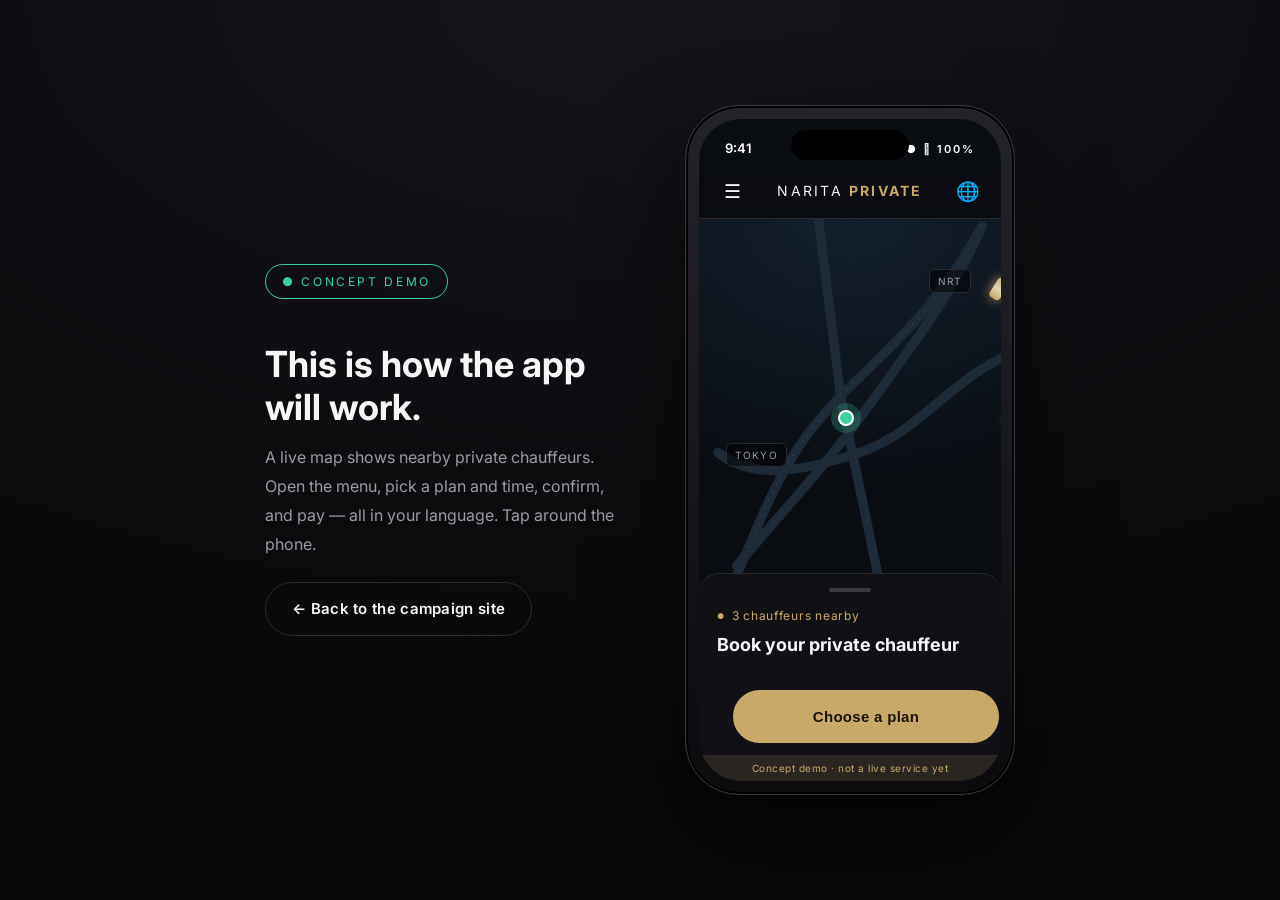
==== app.html @ 6cc68174 "ヒーロー4枚スライドショー(ぼかし/モザイク・AI画像対応)＋iOS風インタラクティブ配車デモ(app.html)＋多言語(en/ja)＋アプリ体験セクション" ====
<!DOCTYPE html>
<html lang="en">
<head>
<meta charset="UTF-8">
<meta name="viewport" content="width=device-width, initial-scale=1">
<title data-i18n="demo.metaTitle">NARITA PRIVATE — App Demo</title>
<meta name="robots" content="noindex">
<link rel="preconnect" href="https://fonts.googleapis.com">
<link rel="preconnect" href="https://fonts.gstatic.com" crossorigin>
<link href="https://fonts.googleapis.com/css2?family=Inter:wght@400;500;600;700&family=Noto+Sans+JP:wght@400;500;700&display=swap" rel="stylesheet">
<link rel="stylesheet" href="css/style.css">
<link rel="stylesheet" href="css/demo.css">
</head>
<body class="demo-body">
<div class="demo-stage">

  <div class="demo-side">
    <a href="index.html" class="badge badge-live" data-i18n="demo.concept">● Concept demo</a>
    <h1 data-i18n="demo.h1">This is how the app will work.</h1>
    <p data-i18n="demo.p1">A live map shows nearby private chauffeurs. Open the menu, pick a plan and time, confirm, and pay — all in your language. Tap around the phone on the right.</p>
    <a href="index.html" class="btn btn-ghost" data-i18n="demo.toSite">← Back to the campaign site</a>
  </div>

  <div class="phone">
    <div class="phone-notch"></div>
    <div class="screen">
      <div class="statusbar"><span class="sb-time">9:41</span><span class="sb-icons">●●● 􀙇 100%</span></div>
      <div class="appbar">
        <button class="iconbtn" id="menuBtn" aria-label="menu">☰</button>
        <span class="appbar-title">NARITA <b>PRIVATE</b></span>
        <button class="iconbtn" id="langBtn" aria-label="language">🌐</button>
      </div>

      <div class="stagebox">

        <!-- 地図（GO風・稼働ハイヤー） -->
        <section class="view view-map is-active" id="viewMap">
          <div class="map">
            <svg class="map-svg" viewBox="0 0 320 480" preserveAspectRatio="xMidYMid slice" aria-hidden="true">
              <g fill="none" stroke="#1d2a38" stroke-width="10" stroke-linecap="round">
                <path d="M300 60 C 250 150 210 180 150 240 S 70 360 40 430"/>
                <path d="M320 200 C 260 230 230 280 170 300 S 60 330 20 300"/>
                <path d="M40 420 C 90 360 130 320 180 250 S 270 130 300 60"/>
                <path d="M120 0 L 150 240 200 480"/>
              </g>
              <g fill="none" stroke="#26384a" stroke-width="2" stroke-dasharray="2 7">
                <path d="M300 60 C 250 150 210 180 150 240 S 70 360 40 430"/>
              </g>
            </svg>
            <span class="maptag tag-narita">NRT</span>
            <span class="maptag tag-tokyo" data-i18n="demo.tokyo">TOKYO</span>
            <span class="car c1"></span>
            <span class="car c2"></span>
            <span class="car c3"></span>
            <span class="mepin"></span>
          </div>
          <div class="sheet">
            <div class="sheet-grab"></div>
            <p class="sheet-eyebrow" data-i18n="demo.near">3 chauffeurs nearby</p>
            <h3 class="sheet-title" data-i18n="demo.book">Book your private chauffeur</h3>
            <button class="btn btn-gold btn-block" data-go="viewPlan" data-i18n="demo.choosePlan">Choose a plan</button>
          </div>
          <div class="demo-tag" data-i18n="demo.tagline">Concept demo · not a live service yet</div>
        </section>

        <!-- プラン＋日時 -->
        <section class="view" id="viewPlan">
          <div class="view-head"><button class="back" data-back aria-label="back">‹</button><h3 data-i18n="demo.planTitle">Plan &amp; pick-up</h3></div>
          <div class="scroll">
            <label class="opt"><input type="radio" name="dplan" value="Narita ⇄ Tokyo Hotel" data-price="30000" checked>
              <span><b data-i18n="plan1.name">Narita ⇄ Tokyo Hotel</b><i>¥30,000</i></span></label>
            <label class="opt"><input type="radio" name="dplan" value="Narita → Disney → Tokyo" data-price="48000">
              <span><b data-i18n="plan2.name">Narita → Disney → Tokyo</b><i>¥48,000</i></span></label>
            <label class="opt"><input type="radio" name="dplan" value="Tokyo Sightseeing Charter" data-price="36000">
              <span><b data-i18n="plan3.name">Tokyo Sightseeing Charter</b><i>¥9,000 / h ×4</i></span></label>
            <div class="row2"><label data-i18n="demo.date">Date</label><input type="date" id="dDate"></div>
            <div class="row2"><label data-i18n="demo.time">Pick-up time</label><input type="time" id="dTime" value="10:00"></div>
            <div class="row2"><label data-i18n="demo.pax">Passengers</label>
              <div class="step"><button type="button" data-step="-1">−</button><span id="dPax">2</span><button type="button" data-step="1">+</button></div></div>
            <div class="row2"><label data-i18n="demo.interp">On-board interpreter</label>
              <div class="step"><label class="opt" style="margin:0;padding:8px 12px"><input type="checkbox" id="dInterp" data-price="12000"><span><b data-i18n="demo.add">Add</b></span></label></div></div>
          </div>
          <button class="btn btn-gold btn-block" data-go="viewConfirm" data-i18n="demo.continue">Continue</button>
        </section>

        <!-- 確認 -->
        <section class="view" id="viewConfirm">
          <div class="view-head"><button class="back" data-back aria-label="back">‹</button><h3 data-i18n="demo.confirm">Confirm</h3></div>
          <div class="summary" id="dSummary"></div>
          <p class="fixed-chip"><span data-i18n="demo.fixed">Fixed price</span> · <b id="dPrice">¥30,000</b></p>
          <button class="btn btn-gold btn-block" id="toPay" data-i18n="demo.pay">Reserve &amp; pay</button>
        </section>

        <!-- 決済 -->
        <section class="view" id="viewPay">
          <div class="view-head"><button class="back" data-back aria-label="back">‹</button><h3 data-i18n="demo.payTitle">Payment</h3></div>
          <div class="pay-amount" id="dPayAmt">¥30,000</div>
          <span class="pay-cur" data-i18n="demo.total">TOTAL · FIXED</span>
          <button class="paybtn" id="payApple"> &nbsp;Pay</button>
          <div class="orline"><span data-i18n="demo.or">or pay by card</span></div>
          <div class="cardrow">•••• •••• •••• 4242 <span>VISA</span></div>
          <button class="btn btn-gold btn-block" id="payNow" data-i18n="demo.payNow">Pay now</button>
          <p class="pay-note" data-i18n="demo.payNote">Demo only. After launch this connects to Stripe / PayPal / Alipay / WeChat Pay.</p>
        </section>

        <!-- 完了 -->
        <section class="view view-done" id="viewDone">
          <div class="done-check">✓</div>
          <h3 data-i18n="demo.doneT">Booking confirmed</h3>
          <p data-i18n="demo.doneB">Your English-speaking chauffeur will meet you at arrivals. (Concept demo)</p>
          <button class="btn btn-ghost btn-block" id="restart" data-i18n="demo.again">Start over</button>
        </section>

        <!-- メニュー -->
        <div class="scrim" id="scrim"></div>
        <nav class="drawer" id="drawer">
          <div class="dh">NARITA PRIVATE CAR</div>
          <a data-go="viewMap" data-i18n="demo.mMap">Live map</a>
          <a data-go="viewPlan" data-i18n="demo.mBook">Book a ride</a>
          <a data-go="viewConfirm" data-i18n="demo.mTrips">My booking</a>
          <a href="index.html" data-i18n="demo.mSite">Back to website</a>
          <div class="dlang">
            <select id="langSelect" aria-label="Language">
              <option value="en">English</option>
              <option value="zh-CN">简体中文</option>
              <option value="zh-TW">繁體中文</option>
              <option value="ko">한국어</option>
              <option value="ja">日本語</option>
            </select>
          </div>
        </nav>

      </div>
    </div>
  </div>

</div>

<script src="js/translations.js"></script>
<script src="js/i18n.js"></script>
<script src="js/demo.js"></script>
</body>
</html>
---- css/style.css ----
/* =========================================================
   NARITA PRIVATE CAR — GO風プレミアム・ダークデザイン
   素のCSSのみ（ビルド不要）。色やサイズはここを編集すれば変わります。
   ========================================================= */

:root{
  --bg:#0b0b0d;
  --surface:#141417;
  --surface-2:#1b1b20;
  --line:#2a2a31;
  --text:#f6f6f8;
  --muted:#9a9aa3;
  --gold:#c9a96a;
  --gold-bright:#e3c98c;
  --radius:16px;
  --maxw:1120px;
  --font:'Inter','Noto Sans JP',system-ui,-apple-system,'Segoe UI',sans-serif;
}

*{box-sizing:border-box;margin:0;padding:0}
html{scroll-behavior:smooth}
body{
  background:var(--bg);
  color:var(--text);
  font-family:var(--font);
  line-height:1.6;
  -webkit-font-smoothing:antialiased;
}
img{max-width:100%;display:block}
a{color:inherit;text-decoration:none}
.wrap{max-width:var(--maxw);margin:0 auto;padding:0 24px}

/* ---------- ボタン ---------- */
.btn{
  display:inline-flex;align-items:center;justify-content:center;
  font-weight:600;font-size:15px;letter-spacing:.02em;
  padding:14px 26px;border-radius:999px;border:1px solid transparent;
  cursor:pointer;transition:transform .15s ease,background .2s ease,opacity .2s ease;
}
.btn:hover{transform:translateY(-2px)}
.btn-gold{background:var(--gold);color:#1a140a}
.btn-gold:hover{background:var(--gold-bright)}
.btn-ghost{background:transparent;border-color:var(--line);color:var(--text)}
.btn-ghost:hover{border-color:var(--gold)}
.btn-outline{background:transparent;border-color:var(--gold);color:var(--gold)}
.btn-outline:hover{background:var(--gold);color:#1a140a}
.btn-sm{padding:10px 20px;font-size:14px}
.btn-block{width:100%;padding:17px}

/* ---------- ヘッダー ---------- */
.site-header{
  position:sticky;top:0;z-index:50;
  background:rgba(11,11,13,.72);backdrop-filter:blur(14px);
  border-bottom:1px solid var(--line);
}
.header-inner{display:flex;align-items:center;justify-content:space-between;height:68px}
.brand{display:flex;flex-direction:column;line-height:1}
.brand-mark{font-weight:700;font-size:20px;letter-spacing:.18em}
.brand-sub{font-size:10px;letter-spacing:.34em;color:var(--gold);margin-top:4px}
.header-right{display:flex;align-items:center;gap:14px}
.lang-select{display:flex;align-items:center;gap:8px;border:1px solid var(--line);border-radius:999px;padding:7px 12px}
.lang-select .ic{width:16px;height:16px;stroke:var(--muted);fill:none;stroke-width:1.6}
#langSelect{
  background:transparent;border:0;color:var(--text);font-family:var(--font);
  font-size:14px;cursor:pointer;outline:none;
}
#langSelect option{background:var(--surface);color:var(--text)}

/* ---------- ヒーロー ---------- */
.hero{position:relative;overflow:hidden;padding:120px 0 110px}
.hero-bg{
  position:absolute;inset:0;z-index:0;
  background:
    radial-gradient(900px 500px at 78% 12%,rgba(201,169,106,.22),transparent 60%),
    radial-gradient(700px 600px at 8% 90%,rgba(201,169,106,.10),transparent 55%),
    linear-gradient(180deg,#0e0e12 0%,#0b0b0d 100%);
}
.hero-bg::after{
  content:"";position:absolute;inset:0;
  background-image:linear-gradient(rgba(255,255,255,.025) 1px,transparent 1px),
                   linear-gradient(90deg,rgba(255,255,255,.025) 1px,transparent 1px);
  background-size:64px 64px;mask-image:radial-gradient(circle at 70% 30%,#000,transparent 75%);
}
.hero-inner{position:relative;z-index:1;max-width:760px}
.badge{
  display:inline-block;font-size:12px;letter-spacing:.22em;text-transform:uppercase;
  color:var(--gold);border:1px solid var(--gold);border-radius:999px;padding:7px 16px;margin-bottom:26px;
}
.hero-title{font-size:clamp(38px,6vw,68px);line-height:1.08;font-weight:700;letter-spacing:-.02em}
.hero-sub{font-size:clamp(16px,2vw,20px);color:var(--muted);margin:22px 0 34px;max-width:580px}
.hero-cta{display:flex;gap:14px;flex-wrap:wrap}
.hero-note{margin-top:22px;font-size:13px;color:var(--muted)}

/* ---------- 共通セクション見出し ---------- */
.sec-head{text-align:center;max-width:620px;margin:0 auto 54px}
.sec-head h2{font-size:clamp(28px,4vw,40px);font-weight:700;letter-spacing:-.01em}
.sec-head p{color:var(--muted);margin-top:14px}

/* ---------- 安心ポイント ---------- */
.trust{border-top:1px solid var(--line);border-bottom:1px solid var(--line);background:var(--surface);padding:64px 0}
.trust-grid{display:grid;grid-template-columns:repeat(4,1fr);gap:32px}
.trust-item .ic-lg{width:34px;height:34px;stroke:var(--gold);fill:none;stroke-width:1.6;stroke-linecap:round;stroke-linejoin:round;margin-bottom:16px}
.trust-item h3{font-size:17px;margin-bottom:8px}
.trust-item p{font-size:14px;color:var(--muted)}

/* ---------- プラン ---------- */
.plans{padding:96px 0}
.plan-grid{display:grid;grid-template-columns:repeat(3,1fr);gap:24px}
.plan-card{
  position:relative;background:var(--surface);border:1px solid var(--line);
  border-radius:var(--radius);padding:34px 28px;display:flex;flex-direction:column;
  transition:transform .2s ease,border-color .2s ease;
}
.plan-card:hover{transform:translateY(-6px);border-color:var(--gold)}
.plan-card.featured{border-color:var(--gold);background:linear-gradient(180deg,#1a1710,var(--surface))}
.ribbon{
  position:absolute;top:-13px;left:50%;transform:translateX(-50%);
  background:var(--gold);color:#1a140a;font-size:11px;font-weight:700;
  letter-spacing:.12em;text-transform:uppercase;padding:6px 16px;border-radius:999px;white-space:nowrap;
}
.plan-name{font-size:21px;font-weight:700}
.plan-route{font-size:14px;color:var(--muted);margin:8px 0 22px;min-height:42px}
.plan-price{font-size:30px;font-weight:700;color:var(--gold-bright);margin-bottom:22px}
.plan-price .from{font-size:13px;color:var(--muted);font-weight:500;margin-right:6px}
.plan-price .per{font-size:14px;color:var(--muted);font-weight:500}
.plan-feat{list-style:none;margin-bottom:28px;flex:1}
.plan-feat li{position:relative;padding-left:26px;font-size:14px;color:#d6d6db;margin-bottom:12px}
.plan-feat li::before{
  content:"";position:absolute;left:0;top:7px;width:13px;height:7px;
  border-left:2px solid var(--gold);border-bottom:2px solid var(--gold);transform:rotate(-45deg);
}

/* 通訳オプション帯 */
.addon{
  margin-top:36px;display:flex;align-items:center;justify-content:space-between;gap:24px;
  background:var(--surface-2);border:1px dashed var(--gold);border-radius:var(--radius);padding:26px 30px;
}
.addon-text h3{font-size:18px}
.addon-text p{font-size:14px;color:var(--muted);margin-top:6px}
.addon-price{font-size:24px;font-weight:700;color:var(--gold-bright);white-space:nowrap}

/* ---------- 利用の流れ ---------- */
.howit{background:var(--surface);border-top:1px solid var(--line);padding:90px 0}
.step-grid{display:grid;grid-template-columns:repeat(3,1fr);gap:28px}
.step{text-align:center;padding:16px}
.step-no{
  display:inline-flex;align-items:center;justify-content:center;width:46px;height:46px;
  border:1px solid var(--gold);color:var(--gold);border-radius:50%;font-weight:700;margin-bottom:18px;
}
.step h3{font-size:18px;margin-bottom:8px}
.step p{font-size:14px;color:var(--muted)}

/* ---------- 予約フォーム ---------- */
.book{padding:96px 0}
.book-inner{max-width:780px;margin:0 auto}
.form-grid{display:grid;grid-template-columns:1fr 1fr;gap:20px}
.field{display:flex;flex-direction:column}
.field-full{grid-column:1/-1}
.field label{font-size:13px;color:var(--muted);margin-bottom:8px}
.field input,.field select,.field textarea{
  background:var(--surface);border:1px solid var(--line);border-radius:12px;
  color:var(--text);font-family:var(--font);font-size:15px;padding:14px 15px;outline:none;
  transition:border-color .15s ease;width:100%;
}
.field input:focus,.field select:focus,.field textarea:focus{border-color:var(--gold)}
.field input.invalid,.field select.invalid{border-color:#e2675f}
.field select option{background:var(--surface)}
.check-field{justify-content:flex-end}
.check{flex-direction:row;display:flex;align-items:center;gap:12px;font-size:14px;color:#d6d6db;cursor:pointer}
.check input{width:18px;height:18px;accent-color:var(--gold)}
.form-privacy{font-size:12px;color:var(--muted);text-align:center;margin-top:14px}

/* ---------- フッター ---------- */
.site-footer{border-top:1px solid var(--line);background:var(--surface);padding:54px 0;text-align:center}
.foot-brand{font-weight:700;letter-spacing:.18em}
.foot-legal{font-size:12px;color:var(--muted);max-width:560px;margin:14px auto 0}
.foot-rights{font-size:12px;color:var(--muted);margin-top:18px}

/* ---------- 送信完了モーダル ---------- */
.modal{position:fixed;inset:0;z-index:100;display:flex;align-items:center;justify-content:center;
  background:rgba(0,0,0,.72);backdrop-filter:blur(4px);padding:24px}
.modal[hidden]{display:none}
.modal-box{
  background:var(--surface);border:1px solid var(--gold);border-radius:20px;
  padding:46px 38px;max-width:420px;text-align:center;animation:pop .25s ease;
}
@keyframes pop{from{transform:scale(.92);opacity:0}to{transform:scale(1);opacity:1}}
.ic-check{width:58px;height:58px;stroke:var(--gold);fill:none;stroke-width:1.8;stroke-linecap:round;stroke-linejoin:round;margin-bottom:20px}
.modal-box h3{font-size:22px;margin-bottom:12px}
.modal-box p{color:var(--muted);font-size:15px;margin-bottom:26px}

/* ---------- レスポンシブ（スマホ） ---------- */
@media(max-width:900px){
  .trust-grid{grid-template-columns:1fr 1fr}
  .plan-grid{grid-template-columns:1fr;max-width:420px;margin:0 auto}
  .step-grid{grid-template-columns:1fr}
}
@media(max-width:620px){
  .hero{padding:84px 0 76px}
  .trust-grid{grid-template-columns:1fr}
  .form-grid{grid-template-columns:1fr}
  .addon{flex-direction:column;align-items:flex-start}
  .brand-sub{letter-spacing:.28em}
  .header-right{gap:8px}
  .wrap{padding:0 18px}
}

/* ---------- クラファン用の追加スタイル ---------- */
.badge-live{
  border-color:#3ad29f;color:#3ad29f;display:inline-flex;align-items:center;gap:8px;
}
.badge-live::before{content:"";width:7px;height:7px;border-radius:50%;background:#3ad29f;
  box-shadow:0 0 0 0 rgba(58,210,159,.6);animation:pulse 1.8s infinite}
@keyframes pulse{0%{box-shadow:0 0 0 0 rgba(58,210,159,.55)}70%{box-shadow:0 0 0 9px rgba(58,210,159,0)}100%{box-shadow:0 0 0 0 rgba(58,210,159,0)}}

.story{background:var(--bg);padding:80px 0;border-top:1px solid var(--line)}
.story-inner{max-width:760px;margin:0 auto;text-align:center}
.story-inner h2{font-size:clamp(24px,3.4vw,34px);font-weight:700;margin-bottom:20px}
.story-inner p{color:var(--muted);font-size:17px;line-height:1.85}

.plans.alt{background:var(--surface);border-top:1px solid var(--line)}
.plans.alt .plan-card{opacity:.92}

.plan-reg{font-size:13px;color:var(--muted);text-decoration:line-through;margin:-14px 0 22px}
.btn-lg{padding:18px 40px;font-size:17px}

.rw-note{
  max-width:760px;margin:34px auto 0;font-size:13px;color:var(--muted);
  text-align:center;line-height:1.8;border:1px solid var(--line);
  border-radius:12px;padding:18px 22px;background:var(--surface);
}
.cf-banner{text-align:center;margin-top:40px}

@media(max-width:620px){
  .story-inner p{font-size:15px}
}

/* ---------- ヒーロー スライドショー（4枚・4秒・ぼかしでブランド非該当） ---------- */
.hero-slides{position:absolute;inset:0;z-index:0;overflow:hidden}
.hslide{
  position:absolute;inset:-10px;opacity:0;background-size:cover;background-position:center;
  filter:blur(3px) saturate(1.15) brightness(.72);
  animation:heroCycle 16s infinite;will-change:opacity;
}
/* モザイク（細かいタイルを重ねて画像を抽象化） */
.hslide::after{
  content:"";position:absolute;inset:0;
  background-image:linear-gradient(rgba(255,255,255,.06) 1px,transparent 1px),
                   linear-gradient(90deg,rgba(255,255,255,.06) 1px,transparent 1px);
  background-size:13px 13px;mix-blend-mode:overlay;
}
/* 各シーン：AI画像(img/hero-N.jpg)があれば自動採用、無ければ下のCSSアートが出る */
.hs1{background-image:url(img/hero-1.jpg),
  radial-gradient(120% 80% at 50% 118%,rgba(70,100,150,.55),transparent 60%),
  linear-gradient(180deg,#0a0e1a,#05070d);animation-delay:0s}
.hs2{background-image:url(img/hero-2.jpg),
  repeating-linear-gradient(90deg,rgba(201,169,106,.06) 0 2px,transparent 2px 10px),
  linear-gradient(180deg,#0a1020,#0b0b0d);animation-delay:4s}
.hs3{background-image:url(img/hero-3.jpg),
  radial-gradient(75% 55% at 50% 42%,rgba(201,169,106,.30),transparent 62%),
  linear-gradient(180deg,#15110a,#0b0b0d);animation-delay:8s}
.hs4{background-image:url(img/hero-4.jpg),
  linear-gradient(115deg,#050506 0%,#191920 44%,#2c2c34 50%,#121216 58%,#050506 100%);
  animation-delay:12s}
.hero-scrim{
  position:absolute;inset:0;
  background:linear-gradient(180deg,rgba(11,11,13,.50),rgba(11,11,13,.80)),
             radial-gradient(900px 500px at 78% 12%,rgba(201,169,106,.16),transparent 60%);
}
@keyframes heroCycle{
  0%{opacity:0}3%{opacity:1}22%{opacity:1}25%{opacity:0}100%{opacity:0}
}
@media(prefers-reduced-motion:reduce){
  .hslide{animation:none}.hs1{opacity:1}
}

/* ---------- アプリ体験セクション（LP内のティーザー） ---------- */
.appsec{background:var(--bg);border-top:1px solid var(--line);padding:90px 0}
.app-inner{display:flex;align-items:center;gap:54px;max-width:980px;margin:0 auto;flex-wrap:wrap;justify-content:center}
.app-copy{flex:1;min-width:280px}
.app-copy h2{font-size:clamp(26px,3.6vw,38px);font-weight:700;letter-spacing:-.01em}
.app-copy p{color:var(--muted);margin:16px 0 26px;font-size:16px;line-height:1.8}
.app-copy .badge-live{margin-bottom:20px}
.phone-mini{
  width:248px;height:508px;border-radius:42px;flex:none;
  background:linear-gradient(180deg,#1c1c22,#0c0c0f);
  border:1px solid #34343c;padding:12px;
  box-shadow:0 30px 70px rgba(0,0,0,.55),inset 0 0 0 2px #000;
}
.phone-mini .pm-screen{
  position:relative;width:100%;height:100%;border-radius:32px;overflow:hidden;
  background:radial-gradient(120% 70% at 50% 0%,#13202e,#0a0d12);
}
.pm-screen .pm-road{position:absolute;inset:0}
.pm-screen .pm-road i{position:absolute;background:rgba(201,169,106,.35);height:3px;border-radius:3px}
.pm-r1{top:34%;left:-6%;width:78%;transform:rotate(-13deg)}
.pm-r2{top:58%;left:18%;width:80%;transform:rotate(9deg)}
.pm-car{position:absolute;width:16px;height:9px;border-radius:3px;background:var(--gold);
  box-shadow:0 0 10px rgba(201,169,106,.8)}
.pm-c1{top:33%;left:18%;animation:pmDrift1 5s linear infinite}
.pm-c2{top:60%;left:64%;animation:pmDrift2 6.5s linear infinite}
.pm-c3{top:46%;left:42%;animation:pmDrift1 8s linear infinite reverse}
@keyframes pmDrift1{from{transform:translate(0,0)}to{transform:translate(70px,-16px)}}
@keyframes pmDrift2{from{transform:translate(0,0)}to{transform:translate(-66px,12px)}}
.pm-me{position:absolute;top:52%;left:48%;width:12px;height:12px;border-radius:50%;
  background:#3ad29f;box-shadow:0 0 0 6px rgba(58,210,159,.25)}
.pm-sheet{position:absolute;left:0;right:0;bottom:0;background:rgba(20,20,24,.92);
  backdrop-filter:blur(6px);border-top:1px solid var(--line);
  border-radius:18px 18px 0 0;padding:16px 16px 18px;text-align:center}
.pm-sheet small{color:var(--gold);font-size:11px;letter-spacing:.08em}
.pm-sheet b{display:block;color:var(--text);font-size:15px;margin:6px 0 12px}
.pm-sheet .pmbtn{background:var(--gold);color:#1a140a;font-weight:700;font-size:13px;
  border-radius:999px;padding:11px;display:block}
@media(max-width:760px){.app-inner{gap:34px}}

/* ---------- バッジ（リンク用） ---------- */
a.badge-live{text-decoration:none}
---- css/demo.css ----
/* =========================================================
   iOS風インタラクティブ・デモ（GO風配車UI）
   ・style.css の :root 変数と .btn を再利用
   ・地図／稼働ハイヤー／メニュー／プラン・日時／決済画面 まで通し
   ========================================================= */

.demo-body{
  background:radial-gradient(120% 90% at 50% 0%,#15151b,#070708);
  color:var(--text);font-family:var(--font);min-height:100vh;
  display:flex;align-items:center;justify-content:center;padding:40px 20px;
}
.demo-stage{display:flex;align-items:center;gap:60px;flex-wrap:wrap;justify-content:center}

/* ---- 説明サイド ---- */
.demo-side{max-width:360px}
.demo-side h1{font-size:clamp(26px,3.4vw,36px);font-weight:700;line-height:1.2;margin:18px 0 14px}
.demo-side p{color:var(--muted);font-size:16px;line-height:1.8;margin-bottom:24px}
.demo-side .badge{display:inline-block}

/* ---- iPhone 風フレーム ---- */
.phone{
  width:330px;height:690px;border-radius:54px;flex:none;
  background:linear-gradient(180deg,#23232a,#0c0c0f);
  border:1px solid #3a3a42;padding:13px;
  box-shadow:0 40px 90px rgba(0,0,0,.6),inset 0 0 0 2px #000;position:relative;
}
.phone-notch{
  position:absolute;top:24px;left:50%;transform:translateX(-50%);
  width:118px;height:30px;background:#000;border-radius:18px;z-index:30;
}
.screen{
  position:relative;width:100%;height:100%;border-radius:42px;overflow:hidden;
  background:#0a0d12;display:flex;flex-direction:column;
}
.statusbar{
  height:46px;display:flex;align-items:flex-end;justify-content:space-between;
  padding:0 26px 6px;font-size:13px;font-weight:600;color:#fff;z-index:20;flex:none;
}
.sb-icons{letter-spacing:2px;font-size:11px}
.appbar{
  height:54px;flex:none;display:flex;align-items:center;justify-content:space-between;
  padding:0 14px;background:rgba(10,13,18,.7);backdrop-filter:blur(8px);
  border-bottom:1px solid var(--line);z-index:20;
}
.appbar-title{font-size:14px;letter-spacing:.16em;color:var(--text)}
.appbar-title b{color:var(--gold)}
.iconbtn{
  background:transparent;border:0;color:var(--text);font-size:19px;
  width:38px;height:38px;border-radius:50%;cursor:pointer;
}
.iconbtn:active{background:rgba(255,255,255,.08)}

/* ---- ビュー（画面切替） ---- */
.stagebox{position:relative;flex:1;overflow:hidden}
.view{
  position:absolute;inset:0;display:flex;flex-direction:column;
  transform:translateX(100%);transition:transform .32s ease;background:#0a0d12;
}
.view.is-active{transform:translateX(0)}
.view.is-prev{transform:translateX(-26%)}
.view-head{display:flex;align-items:center;gap:10px;padding:14px 16px}
.view-head h3{font-size:17px;font-weight:700}
.back{background:transparent;border:0;color:var(--gold);font-size:24px;cursor:pointer;line-height:1}
.scroll{flex:1;overflow-y:auto;padding:4px 16px}

/* ---- 地図（GO風・稼働ハイヤー表示） ---- */
.view-map{transform:translateX(0)}
.map{position:relative;flex:1;overflow:hidden;
  background:radial-gradient(130% 80% at 50% 0%,#13202e,#0a0d12)}
.map-svg{position:absolute;inset:0;width:100%;height:100%}
.maptag{position:absolute;font-size:10px;letter-spacing:.14em;color:var(--muted);
  background:rgba(0,0,0,.5);padding:3px 8px;border-radius:6px;border:1px solid var(--line)}
.tag-narita{top:14%;right:10%}
.tag-tokyo{bottom:30%;left:9%}
.car{position:absolute;width:22px;height:12px;border-radius:4px;
  background:var(--gold);box-shadow:0 0 12px rgba(201,169,106,.85);
  offset-rotate:auto;}
.car::after{content:"";position:absolute;inset:0;border-radius:4px;
  background:linear-gradient(90deg,transparent,rgba(255,255,255,.5),transparent)}
.c1{offset-path:path('M 300 70 C 250 150, 210 180, 150 240 S 70 360, 40 430');
  animation:drive 9s linear infinite}
.c2{offset-path:path('M 320 200 C 260 230, 230 280, 170 300 S 60 330, 20 300');
  animation:drive 12s linear infinite;animation-delay:-3s}
.c3{offset-path:path('M 40 420 C 90 360, 130 320, 180 250 S 270 130, 300 60');
  animation:drive 14s linear infinite;animation-delay:-6s}
@keyframes drive{from{offset-distance:0%}to{offset-distance:100%}}
@media(prefers-reduced-motion:reduce){.car{animation:none}}
.mepin{position:absolute;left:46%;top:54%;width:16px;height:16px;border-radius:50%;
  background:#3ad29f;border:2px solid #fff;box-shadow:0 0 0 7px rgba(58,210,159,.22)}

/* ---- ボトムシート ---- */
.sheet{
  background:rgba(18,18,22,.94);backdrop-filter:blur(8px);
  border-top:1px solid var(--line);border-radius:20px 20px 0 0;
  padding:14px 18px 20px;flex:none;
}
.sheet-grab{width:42px;height:4px;border-radius:4px;background:#3a3a42;margin:0 auto 14px}
.sheet-eyebrow{color:var(--gold);font-size:12px;letter-spacing:.06em;margin-bottom:6px}
.sheet-eyebrow::before{content:"●";font-size:8px;margin-right:7px;vertical-align:middle}
.sheet-title{font-size:18px;font-weight:700;margin-bottom:16px}

/* ---- プラン選択・日時 ---- */
.opt{display:flex;align-items:center;gap:12px;background:var(--surface);
  border:1px solid var(--line);border-radius:14px;padding:14px;margin-bottom:10px;cursor:pointer}
.opt:has(input:checked){border-color:var(--gold);background:#16130c}
.opt input{accent-color:var(--gold);width:18px;height:18px;flex:none}
.opt span{display:flex;flex-direction:column;flex:1}
.opt b{font-size:14px}
.opt i{font-size:13px;color:var(--gold);font-style:normal;margin-top:3px}
.row2{display:flex;align-items:center;justify-content:space-between;gap:12px;
  padding:14px 2px;border-bottom:1px solid var(--line)}
.row2 label{font-size:13px;color:var(--muted)}
.row2 input{background:var(--surface);border:1px solid var(--line);border-radius:10px;
  color:var(--text);padding:10px 12px;font-family:var(--font);font-size:14px;outline:none}
.row2 input:focus{border-color:var(--gold)}
.step{display:flex;align-items:center;gap:14px}
.step button{width:32px;height:32px;border-radius:50%;border:1px solid var(--line);
  background:var(--surface);color:var(--text);font-size:16px;cursor:pointer}
.step span{min-width:18px;text-align:center;font-weight:700}
.view .btn{margin:14px 16px 18px}

/* ---- 確認 ---- */
.summary{margin:8px 16px;background:var(--surface);border:1px solid var(--line);
  border-radius:14px;padding:16px;font-size:14px;line-height:2}
.summary .k{color:var(--muted)}
.summary .v{float:right;color:var(--text);font-weight:600}
.fixed-chip{text-align:center;margin:14px 16px;color:var(--muted);font-size:13px}
.fixed-chip b{color:var(--gold);font-size:18px}

/* ---- 決済画面 ---- */
.pay-amount{text-align:center;font-size:38px;font-weight:700;color:var(--text);margin:24px 0 6px}
.pay-cur{display:block;text-align:center;color:var(--muted);font-size:12px;letter-spacing:.12em;margin-bottom:24px}
.paybtn{display:flex;align-items:center;justify-content:center;gap:8px;
  margin:0 16px 12px;height:50px;border-radius:12px;border:0;cursor:pointer;
  font-size:16px;font-weight:600;background:#fff;color:#000}
.orline{display:flex;align-items:center;gap:12px;color:var(--muted);
  font-size:12px;margin:14px 16px}
.orline::before,.orline::after{content:"";flex:1;height:1px;background:var(--line)}
.cardrow{margin:0 16px 14px;background:var(--surface);border:1px solid var(--line);
  border-radius:12px;padding:15px;font-size:15px;letter-spacing:2px;color:var(--text);
  display:flex;justify-content:space-between}
.cardrow span{color:var(--muted);letter-spacing:0;font-size:12px}
.pay-note{text-align:center;color:var(--muted);font-size:11px;margin:8px 22px 0}

/* ---- 完了 ---- */
.view-done{align-items:center;justify-content:center;text-align:center;padding:30px}
.done-check{width:74px;height:74px;border-radius:50%;border:2px solid #3ad29f;color:#3ad29f;
  display:flex;align-items:center;justify-content:center;font-size:38px;margin-bottom:22px;
  animation:pop .3s ease}
.view-done h3{font-size:21px;margin-bottom:10px}
.view-done p{color:var(--muted);font-size:14px;margin-bottom:26px;max-width:240px}

/* ---- ドロワー（メニュー） ---- */
.drawer{
  position:absolute;inset:0 30% 0 0;background:rgba(8,8,10,.97);z-index:40;
  transform:translateX(-105%);transition:transform .3s ease;padding:60px 22px;
  display:flex;flex-direction:column;gap:6px;border-right:1px solid var(--line);width:74%;
}
.drawer.open{transform:translateX(0)}
.drawer .dh{font-size:13px;letter-spacing:.2em;color:var(--gold);margin-bottom:18px}
.drawer a{color:var(--text);text-decoration:none;padding:14px 6px;
  border-bottom:1px solid var(--line);font-size:15px;cursor:pointer}
.drawer a:active{color:var(--gold)}
.dlang{margin-top:auto;padding-top:16px}
.dlang select{width:100%;background:var(--surface);border:1px solid var(--line);
  color:var(--text);border-radius:10px;padding:11px;font-family:var(--font);font-size:14px}
.scrim{position:absolute;inset:0;background:rgba(0,0,0,.5);z-index:39;
  opacity:0;pointer-events:none;transition:opacity .3s}
.scrim.show{opacity:1;pointer-events:auto}

/* 概念デモの注記バー */
.demo-tag{position:absolute;left:0;right:0;bottom:0;z-index:25;
  background:rgba(201,169,106,.14);color:var(--gold);text-align:center;
  font-size:10px;letter-spacing:.05em;padding:5px}

@media(max-width:780px){
  .demo-stage{gap:30px}
  .demo-side{order:2;text-align:center}
  .phone{transform:scale(.94)}
}
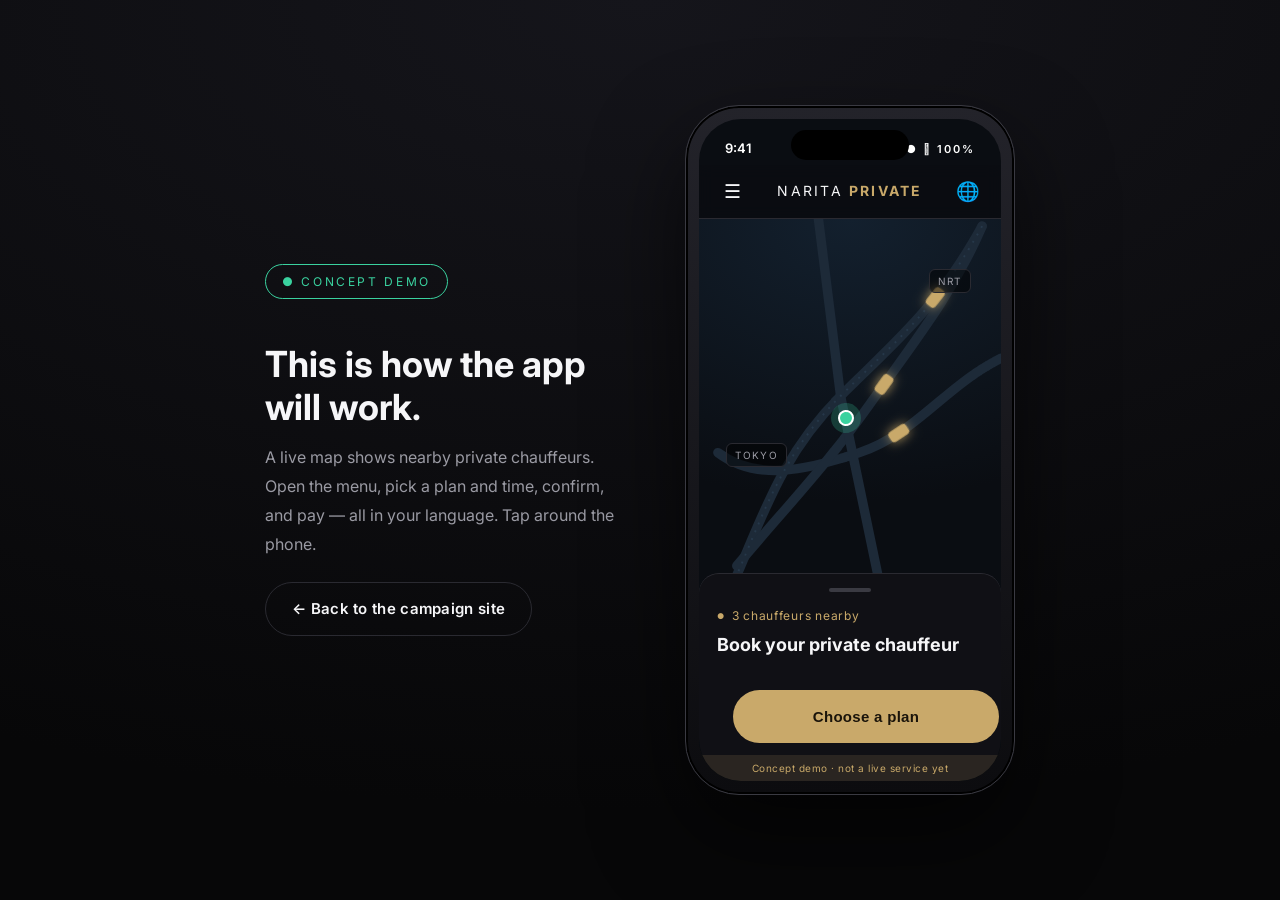
==== commit 0532e460: "配車デモ：車が道からズレる問題を修正（SVG内animateMotionに移行） 【原因】 - SVGの道は viewBox 320×480 の仮想座標系でスケール - CSS の .car offs" ====
--- a/app.html
+++ b/app.html
@@ -37,21 +37,42 @@
         <section class="view view-map is-active" id="viewMap">
           <div class="map">
             <svg class="map-svg" viewBox="0 0 320 480" preserveAspectRatio="xMidYMid slice" aria-hidden="true">
+              <defs>
+                <path id="road1" d="M300 60 C 250 150 210 180 150 240 S 70 360 40 430"/>
+                <path id="road2" d="M320 200 C 260 230 230 280 170 300 S 60 330 20 300"/>
+                <path id="road3" d="M40 420 C 90 360 130 320 180 250 S 270 130 300 60"/>
+                <path id="road4" d="M120 0 L 150 240 200 480"/>
+              </defs>
               <g fill="none" stroke="#1d2a38" stroke-width="10" stroke-linecap="round">
-                <path d="M300 60 C 250 150 210 180 150 240 S 70 360 40 430"/>
-                <path d="M320 200 C 260 230 230 280 170 300 S 60 330 20 300"/>
-                <path d="M40 420 C 90 360 130 320 180 250 S 270 130 300 60"/>
-                <path d="M120 0 L 150 240 200 480"/>
+                <use href="#road1"/>
+                <use href="#road2"/>
+                <use href="#road3"/>
+                <use href="#road4"/>
               </g>
               <g fill="none" stroke="#26384a" stroke-width="2" stroke-dasharray="2 7">
-                <path d="M300 60 C 250 150 210 180 150 240 S 70 360 40 430"/>
+                <use href="#road1"/>
+              </g>
+              <!-- 稼働ハイヤー（道に沿って走行・animateMotion） -->
+              <g class="cars">
+                <rect class="car-svg" x="-11" y="-6" width="22" height="12" rx="4">
+                  <animateMotion dur="9s" repeatCount="indefinite" rotate="auto">
+                    <mpath href="#road1"/>
+                  </animateMotion>
+                </rect>
+                <rect class="car-svg" x="-11" y="-6" width="22" height="12" rx="4">
+                  <animateMotion dur="12s" repeatCount="indefinite" rotate="auto" begin="-3s">
+                    <mpath href="#road2"/>
+                  </animateMotion>
+                </rect>
+                <rect class="car-svg" x="-11" y="-6" width="22" height="12" rx="4">
+                  <animateMotion dur="14s" repeatCount="indefinite" rotate="auto" begin="-6s">
+                    <mpath href="#road3"/>
+                  </animateMotion>
+                </rect>
               </g>
             </svg>
             <span class="maptag tag-narita">NRT</span>
             <span class="maptag tag-tokyo" data-i18n="demo.tokyo">TOKYO</span>
-            <span class="car c1"></span>
-            <span class="car c2"></span>
-            <span class="car c3"></span>
             <span class="mepin"></span>
           </div>
           <div class="sheet">
@@ -126,6 +147,16 @@
               <option value="zh-TW">繁體中文</option>
               <option value="ko">한국어</option>
               <option value="ja">日本語</option>
+              <option value="th">ไทย</option>
+              <option value="vi">Tiếng Việt</option>
+              <option value="id">Bahasa Indonesia</option>
+              <option value="fr">Français</option>
+              <option value="de">Deutsch</option>
+              <option value="es">Español</option>
+              <option value="it">Italiano</option>
+              <option value="pt">Português</option>
+              <option value="ru">Русский</option>
+              <option value="ar">العربية</option>
             </select>
           </div>
         </nav>
--- a/css/style.css
+++ b/css/style.css
@@ -250,16 +250,16 @@
   background-size:13px 13px;mix-blend-mode:overlay;
 }
 /* 各シーン：AI画像(img/hero-N.jpg)があれば自動採用、無ければ下のCSSアートが出る */
-.hs1{background-image:url(img/hero-1.jpg),
+.hs1{background-image:url(../img/hero-1.jpg),
   radial-gradient(120% 80% at 50% 118%,rgba(70,100,150,.55),transparent 60%),
   linear-gradient(180deg,#0a0e1a,#05070d);animation-delay:0s}
-.hs2{background-image:url(img/hero-2.jpg),
+.hs2{background-image:url(../img/hero-2.jpg),
   repeating-linear-gradient(90deg,rgba(201,169,106,.06) 0 2px,transparent 2px 10px),
   linear-gradient(180deg,#0a1020,#0b0b0d);animation-delay:4s}
-.hs3{background-image:url(img/hero-3.jpg),
+.hs3{background-image:url(../img/hero-3.jpg),
   radial-gradient(75% 55% at 50% 42%,rgba(201,169,106,.30),transparent 62%),
   linear-gradient(180deg,#15110a,#0b0b0d);animation-delay:8s}
-.hs4{background-image:url(img/hero-4.jpg),
+.hs4{background-image:url(../img/hero-4.jpg),
   linear-gradient(115deg,#050506 0%,#191920 44%,#2c2c34 50%,#121216 58%,#050506 100%);
   animation-delay:12s}
 .hero-scrim{
--- a/css/demo.css
+++ b/css/demo.css
@@ -61,6 +61,8 @@
 .view-head{display:flex;align-items:center;gap:10px;padding:14px 16px}
 .view-head h3{font-size:17px;font-weight:700}
 .back{background:transparent;border:0;color:var(--gold);font-size:24px;cursor:pointer;line-height:1}
+/* アラビア語(右書き)では戻る矢印の向きを反転 */
+[dir="rtl"] .back{transform:scaleX(-1)}
 .scroll{flex:1;overflow-y:auto;padding:4px 16px}
 
 /* ---- 地図（GO風・稼働ハイヤー表示） ---- */
@@ -72,19 +74,9 @@
   background:rgba(0,0,0,.5);padding:3px 8px;border-radius:6px;border:1px solid var(--line)}
 .tag-narita{top:14%;right:10%}
 .tag-tokyo{bottom:30%;left:9%}
-.car{position:absolute;width:22px;height:12px;border-radius:4px;
-  background:var(--gold);box-shadow:0 0 12px rgba(201,169,106,.85);
-  offset-rotate:auto;}
-.car::after{content:"";position:absolute;inset:0;border-radius:4px;
-  background:linear-gradient(90deg,transparent,rgba(255,255,255,.5),transparent)}
-.c1{offset-path:path('M 300 70 C 250 150, 210 180, 150 240 S 70 360, 40 430');
-  animation:drive 9s linear infinite}
-.c2{offset-path:path('M 320 200 C 260 230, 230 280, 170 300 S 60 330, 20 300');
-  animation:drive 12s linear infinite;animation-delay:-3s}
-.c3{offset-path:path('M 40 420 C 90 360, 130 320, 180 250 S 270 130, 300 60');
-  animation:drive 14s linear infinite;animation-delay:-6s}
-@keyframes drive{from{offset-distance:0%}to{offset-distance:100%}}
-@media(prefers-reduced-motion:reduce){.car{animation:none}}
+/* 車（SVG内・animateMotionで道に沿って走行） */
+.car-svg{fill:var(--gold);filter:drop-shadow(0 0 6px rgba(201,169,106,.85))}
+@media(prefers-reduced-motion:reduce){.car-svg animateMotion{display:none}}
 .mepin{position:absolute;left:46%;top:54%;width:16px;height:16px;border-radius:50%;
   background:#3ad29f;border:2px solid #fff;box-shadow:0 0 0 7px rgba(58,210,159,.22)}
 
